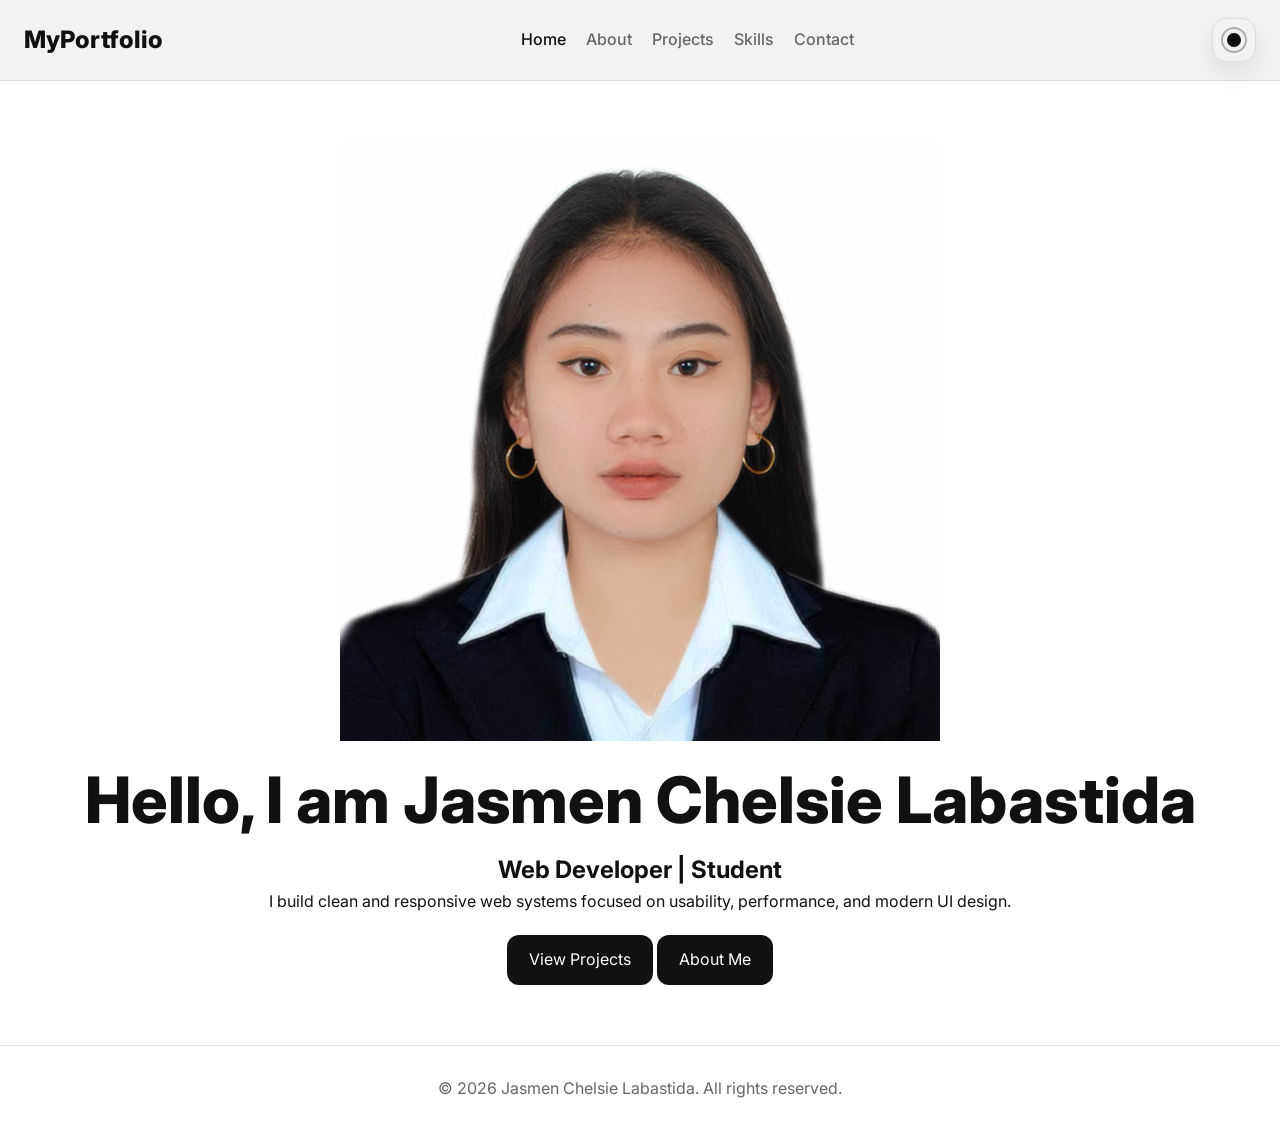
==== index.html @ 3ae5191e "Add files via upload Initial version only" ====
<!DOCTYPE html>
<html lang="en">
<head>
  <meta charset="UTF-8">
  <meta name="viewport" content="width=device-width, initial-scale=1.0">
  <title>Home | Portfolio</title>

  <link rel="stylesheet" href="css/main.css">
  <link rel="stylesheet" href="css/home.css">
</head>

<body>

<!-- NAVBAR -->
<header>
  <nav class="navbar">

    <h2 class="logo">MyPortfolio</h2>

    <ul class="nav-links">
      <li><a href="index.html">Home</a></li>
      <li><a href="about.html">About</a></li>
      <li><a href="projects.html">Projects</a></li>
      <li><a href="skills.html">Skills</a></li>
      <li><a href="contact.html">Contact</a></li>
    </ul>

    <div class="nav-controls">
      <button id="themeToggle" class="theme-toggle">
        <span class="icon"></span>
      </button>
    </div>

  </nav>
</header>

<!-- HERO -->
<section class="hero">

  <!-- IMAGE -->
  <div class="hero-image">
    <img src="images/profile.jpg" alt="Profile Picture">
  </div>

  <h1 class="hero-title">
    Hello, I am Jasmen Chelsie Labastida
  </h1>

  <h2 class="hero-role">
    Web Developer | Student
  </h2>

  <p class="hero-description">
    I build clean and responsive web systems focused on usability, performance, and modern UI design.
  </p>

  <div class="hero-buttons">
    <a href="projects.html" class="btn">View Projects</a>
    <a href="about.html" class="btn">About Me</a>
  </div>

</section>

<!-- FOOTER -->
<footer class="footer">
  <p>© 2026 Jasmen Chelsie Labastida. All rights reserved.</p>
</footer>

<script src="js/main.js"></script>

</body>
</html>
---- css/main.css ----
/* =========================
   MAIN GLOBAL CSS (CLEAN VERSION)
========================= */

@import url('https://fonts.googleapis.com/css2?family=Inter:wght@400;500;600;700;800&display=swap');

/* =========================
   LIGHT MODE
========================= */

:root{

  /* BASE */
  --bg:#ffffff;
  --text:#111111;
  --muted:#666666;

  /* SURFACES */
  --surface:#f2f2f2;
  --surface-2:#ffffff;

  /* BRAND */
  --primary:#6d28d9;
  --primary-hover:#5b21b6;

  /* ACCENT */
  --accent:#b8922c;

  /* NEUTRAL */
  --warm:#777777;

  /* UI */
  --border:#dddddd;

  --shadow:0 10px 25px rgba(0,0,0,0.06);

  --radius:14px;
  --transition:0.3s ease;
}

/* =========================
   DARK MODE
========================= */

body.dark-mode{

  --bg:#111111;
  --text:#f5f5f5;
  --muted:#b8b8b8;

  --surface:#1a1a1a;
  --surface-2:#222222;

  --primary:#8b5cf6;
  --primary-hover:#7c3aed;

  --accent:#d4af37;

  --warm:#999999;

  --border:#333333;

  --shadow:0 18px 40px rgba(0,0,0,0.4);
}

/* =========================
   RESET
========================= */

*{
  margin:0;
  padding:0;
  box-sizing:border-box;
}

body{
  font-family:'Inter', sans-serif;
  background:var(--bg);
  color:var(--text);
  transition:var(--transition);
  line-height:1.6;
}

a{
  text-decoration:none;
  color:inherit;
}

ul{
  list-style:none;
}

/* =========================
   NAVBAR
========================= */

.navbar{
  display:flex;
  justify-content:space-between;
  align-items:center;

  padding:18px 24px;

  position:sticky;
  top:0;
  z-index:1000;

  background:var(--surface);
  border-bottom:1px solid var(--border);

  backdrop-filter:blur(12px);
}

.logo{
  font-weight:800;
}

/* NAV LINKS */
.nav-links{
  display:flex;
  gap:20px;
}

.nav-links a{
  color:var(--muted);
  font-weight:500;
  transition:var(--transition);
}

.nav-links a:hover,
.nav-links a.active{
  color:var(--text);
}

/* =========================
   NAV CONTROLS
========================= */

.nav-controls{
  display:flex;
  align-items:center;
  gap:10px;
}

/* =========================
   THEME TOGGLE (CLEAN ICON)
========================= */

.theme-toggle{
  width:44px;
  height:44px;

  display:flex;
  align-items:center;
  justify-content:center;

  border-radius:14px;

  border:1px solid var(--border);
  background:var(--surface);

  cursor:pointer;

  transition:0.3s ease;

  box-shadow:0 10px 25px rgba(0,0,0,0.08);
}

/* ICON CORE */
.theme-toggle .icon{
  width:14px;
  height:14px;

  border-radius:50%;
  background:var(--text);

  position:relative;

  transition:0.3s ease;
}

/* OUTER RING */
.theme-toggle .icon::before{
  content:"";
  position:absolute;
  inset:-6px;

  border-radius:50%;
  border:2px solid var(--text);
  opacity:0.3;
}

/* MOON CUT */
.theme-toggle .icon::after{
  content:"";
  position:absolute;

  width:10px;
  height:10px;

  right:-3px;
  top:-3px;

  background:var(--surface);
  border-radius:50%;

  transform:scale(0);
  transition:0.3s ease;
}

/* DARK MODE STATE */
body.dark-mode .theme-toggle .icon{
  background:#f5f5f5;
}

body.dark-mode .theme-toggle .icon::after{
  transform:scale(1);
  background:var(--bg);
}

/* =========================
   MOBILE MENU
========================= */

.menu-toggle{
  display:none;

  padding:10px 14px;

  border:1px solid var(--border);
  background:var(--surface);

  border-radius:12px;

  cursor:pointer;
}

/* =========================
   HERO
========================= */

.hero{
  display:flex;
  flex-direction:column;
  align-items:center;
  justify-content:center;

  text-align:center;

  min-height:90vh;
  padding:60px 20px;
}

.hero h1{
  font-size:clamp(2.5rem,5vw,4rem);
  font-weight:800;
}

.subtitle{
  color:var(--muted);
  margin-top:10px;
  max-width:600px;
}

/* BUTTON */
.btn{
  display:inline-block;

  margin-top:20px;

  padding:12px 22px;

  border-radius:12px;

  background:var(--text);
  color:var(--bg);

  transition:var(--transition);
}

.btn:hover{
  transform:translateY(-3px);
}

/* =========================
   FOOTER
========================= */

.footer{
  text-align:center;
  padding:30px;

  border-top:1px solid var(--border);

  color:var(--muted);
}
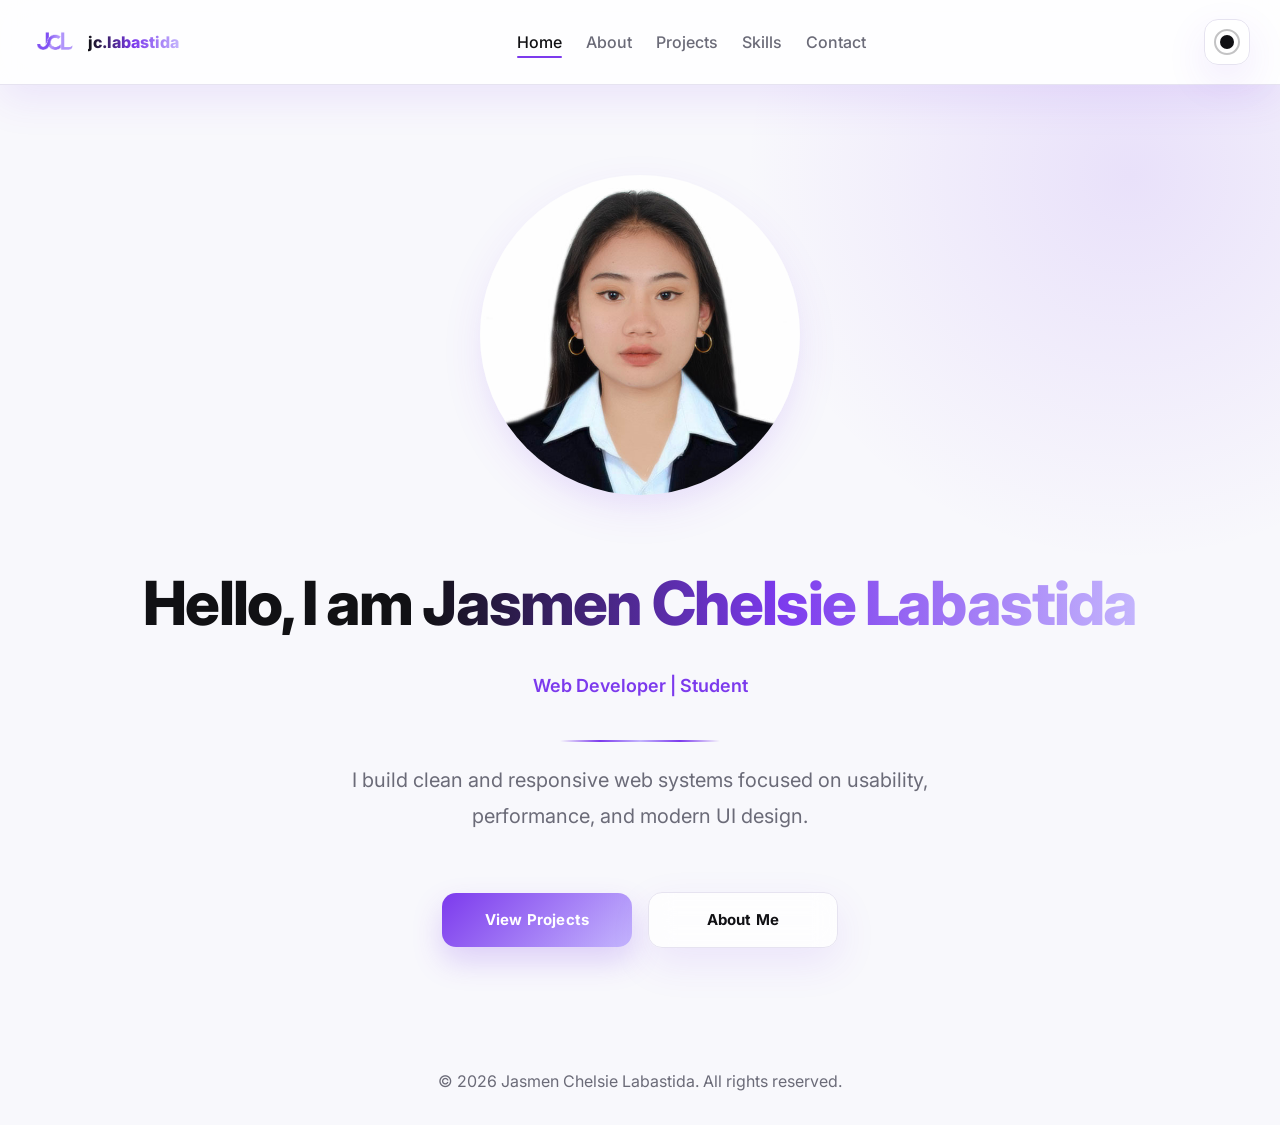
==== commit b6fa259e: "Add files via upload This is the completed version of my personal portfolio website. All core featu" ====
--- a/index.html
+++ b/index.html
@@ -6,7 +6,7 @@
   <title>Home | Portfolio</title>
 
   <link rel="stylesheet" href="css/main.css">
-  <link rel="stylesheet" href="css/home.css">
+  <link rel="stylesheet" href="css/index.css">
 </head>
 
 <body>
@@ -15,16 +15,25 @@
 <header>
   <nav class="navbar">
 
-    <h2 class="logo">MyPortfolio</h2>
+    <!-- LOGO BUTTON -->
+    <a href="index.html" class="logo">
+      <img src="images/logo.png" alt="Logo">
 
+      <span class="animate-shine">
+        jc.labastida
+      </span>
+    </a>
+
+    <!-- NAV LINKS -->
     <ul class="nav-links">
-      <li><a href="index.html">Home</a></li>
+      <li><a href="index.html" class="active">Home</a></li>
       <li><a href="about.html">About</a></li>
       <li><a href="projects.html">Projects</a></li>
       <li><a href="skills.html">Skills</a></li>
       <li><a href="contact.html">Contact</a></li>
     </ul>
 
+    <!-- THEME TOGGLE -->
     <div class="nav-controls">
       <button id="themeToggle" class="theme-toggle">
         <span class="icon"></span>
@@ -37,13 +46,15 @@
 <!-- HERO -->
 <section class="hero">
 
-  <!-- IMAGE -->
   <div class="hero-image">
     <img src="images/profile.jpg" alt="Profile Picture">
   </div>
 
   <h1 class="hero-title">
-    Hello, I am Jasmen Chelsie Labastida
+    Hello, I am
+    <span class="hero-name animate-shine">
+      Jasmen Chelsie Labastida
+    </span>
   </h1>
 
   <h2 class="hero-role">
@@ -67,6 +78,5 @@
 </footer>
 
 <script src="js/main.js"></script>
-
 </body>
 </html>
--- a/css/main.css
+++ b/css/main.css
@@ -1,41 +1,40 @@
 /* =========================
-   MAIN GLOBAL CSS (CLEAN VERSION)
+   MAIN GLOBAL CSS (ELITE VIOLET SYSTEM - FIXED)
 ========================= */
 
 @import url('https://fonts.googleapis.com/css2?family=Inter:wght@400;500;600;700;800&display=swap');
 
 /* =========================
-   LIGHT MODE
+   ROOT VARIABLES
 ========================= */
 
 :root{
 
   /* BASE */
-  --bg:#ffffff;
-  --text:#111111;
-  --muted:#666666;
+  --bg:#f8f8fc;
+  --text:#111114;
+  --muted:#6b6b78;
 
   /* SURFACES */
-  --surface:#f2f2f2;
+  --surface:rgba(255,255,255,0.80);
   --surface-2:#ffffff;
 
   /* BRAND */
-  --primary:#6d28d9;
-  --primary-hover:#5b21b6;
+  --primary:#7C3AED;
+  --primary-hover:#6D28D9;
 
   /* ACCENT */
-  --accent:#b8922c;
-
-  /* NEUTRAL */
-  --warm:#777777;
+  --accent:#C4B5FD;
 
   /* UI */
-  --border:#dddddd;
-
-  --shadow:0 10px 25px rgba(0,0,0,0.06);
-
-  --radius:14px;
-  --transition:0.3s ease;
+  --border:#e6e3f0;
+
+  /* EFFECTS */
+  --shadow:0 15px 40px rgba(124,58,237,.10);
+  --shadow-hover:0 22px 55px rgba(124,58,237,.18);
+
+  --radius:16px;
+  --transition:all .3s ease;
 }
 
 /* =========================
@@ -44,23 +43,22 @@
 
 body.dark-mode{
 
-  --bg:#111111;
-  --text:#f5f5f5;
-  --muted:#b8b8b8;
-
-  --surface:#1a1a1a;
-  --surface-2:#222222;
-
-  --primary:#8b5cf6;
-  --primary-hover:#7c3aed;
-
-  --accent:#d4af37;
-
-  --warm:#999999;
-
-  --border:#333333;
-
-  --shadow:0 18px 40px rgba(0,0,0,0.4);
+  --bg:#0a0a10;
+  --text:#f8f8ff;
+  --muted:#9ca3af;
+
+  --surface:rgba(18,18,26,.85);
+  --surface-2:#12121a;
+
+  --primary:#8B5CF6;
+  --primary-hover:#A78BFA;
+
+  --accent:#D6CCFF;
+
+  --border:#2a2a3a;
+
+  --shadow:0 18px 50px rgba(139,92,246,.18);
+  --shadow-hover:0 26px 70px rgba(139,92,246,.28);
 }
 
 /* =========================
@@ -73,12 +71,17 @@
   box-sizing:border-box;
 }
 
+html{
+  scroll-behavior:smooth;
+}
+
 body{
-  font-family:'Inter', sans-serif;
+  font-family:'Inter',sans-serif;
   background:var(--bg);
   color:var(--text);
-  transition:var(--transition);
-  line-height:1.6;
+  line-height:1.65;
+
+  transition:var(--transition);
 }
 
 a{
@@ -90,8 +93,13 @@
   list-style:none;
 }
 
-/* =========================
-   NAVBAR
+img{
+  display:block;
+  max-width:100%;
+}
+
+/* =========================
+   NAVBAR (STABLE GLASS)
 ========================= */
 
 .navbar{
@@ -99,7 +107,7 @@
   justify-content:space-between;
   align-items:center;
 
-  padding:18px 24px;
+  padding:18px 30px;
 
   position:sticky;
   top:0;
@@ -108,22 +116,67 @@
   background:var(--surface);
   border-bottom:1px solid var(--border);
 
-  backdrop-filter:blur(12px);
-}
+  backdrop-filter:blur(20px);
+  -webkit-backdrop-filter:blur(20px);
+
+  box-shadow:var(--shadow);
+
+  transition:var(--transition);
+}
+
+/* =========================
+   LOGO
+========================= */
 
 .logo{
+  display:flex;
+  align-items:center;
+  gap:10px;
+
   font-weight:800;
 }
 
-/* NAV LINKS */
+/* FIXED IMAGE */
+.logo img{
+  width:48px;
+  height:48px;
+
+  object-fit:cover;
+  border-radius:8px;
+}
+
+/* =========================
+   NAV LINKS
+========================= */
+
 .nav-links{
   display:flex;
-  gap:20px;
+  gap:24px;
+  align-items:center;
 }
 
 .nav-links a{
+  position:relative;
+
+  font-weight:500;
   color:var(--muted);
-  font-weight:500;
+
+  transition:var(--transition);
+}
+
+.nav-links a::after{
+  content:"";
+  position:absolute;
+
+  left:0;
+  bottom:-6px;
+
+  width:0;
+  height:2px;
+
+  background:var(--primary);
+  border-radius:10px;
+
   transition:var(--transition);
 }
 
@@ -132,6 +185,11 @@
   color:var(--text);
 }
 
+.nav-links a:hover::after,
+.nav-links a.active::after{
+  width:100%;
+}
+
 /* =========================
    NAV CONTROLS
 ========================= */
@@ -139,16 +197,16 @@
 .nav-controls{
   display:flex;
   align-items:center;
-  gap:10px;
-}
-
-/* =========================
-   THEME TOGGLE (CLEAN ICON)
+  gap:12px;
+}
+
+/* =========================
+   THEME TOGGLE (FIXED STABILITY)
 ========================= */
 
 .theme-toggle{
-  width:44px;
-  height:44px;
+  width:46px;
+  height:46px;
 
   display:flex;
   align-items:center;
@@ -161,12 +219,20 @@
 
   cursor:pointer;
 
-  transition:0.3s ease;
-
-  box-shadow:0 10px 25px rgba(0,0,0,0.08);
-}
-
-/* ICON CORE */
+  backdrop-filter:blur(12px);
+
+  box-shadow:var(--shadow);
+
+  transition:var(--transition);
+}
+
+.theme-toggle:hover{
+  transform:translateY(-2px) scale(1.03);
+  border-color:var(--primary);
+  box-shadow:var(--shadow-hover);
+}
+
+/* ICON */
 .theme-toggle .icon{
   width:14px;
   height:14px;
@@ -175,11 +241,8 @@
   background:var(--text);
 
   position:relative;
-
-  transition:0.3s ease;
-}
-
-/* OUTER RING */
+}
+
 .theme-toggle .icon::before{
   content:"";
   position:absolute;
@@ -187,10 +250,9 @@
 
   border-radius:50%;
   border:2px solid var(--text);
-  opacity:0.3;
-}
-
-/* MOON CUT */
+  opacity:.25;
+}
+
 .theme-toggle .icon::after{
   content:"";
   position:absolute;
@@ -198,19 +260,18 @@
   width:10px;
   height:10px;
 
-  right:-3px;
-  top:-3px;
-
+  top:-2px;
+  right:-2px;
+
+  border-radius:50%;
   background:var(--surface);
-  border-radius:50%;
 
   transform:scale(0);
-  transition:0.3s ease;
-}
-
-/* DARK MODE STATE */
+  transition:var(--transition);
+}
+
 body.dark-mode .theme-toggle .icon{
-  background:#f5f5f5;
+  background:#fff;
 }
 
 body.dark-mode .theme-toggle .icon::after{
@@ -219,24 +280,7 @@
 }
 
 /* =========================
-   MOBILE MENU
-========================= */
-
-.menu-toggle{
-  display:none;
-
-  padding:10px 14px;
-
-  border:1px solid var(--border);
-  background:var(--surface);
-
-  border-radius:12px;
-
-  cursor:pointer;
-}
-
-/* =========================
-   HERO
+   HERO (CLEAN LAYOUT FIX)
 ========================= */
 
 .hero{
@@ -248,38 +292,102 @@
   text-align:center;
 
   min-height:90vh;
-  padding:60px 20px;
-}
-
-.hero h1{
-  font-size:clamp(2.5rem,5vw,4rem);
+  padding:80px 20px;
+
+  transition:var(--transition);
+}
+
+.hero-image img{
+  width:240px;
+  height:240px;
+
+  border-radius:50%;
+  object-fit:cover;
+
+  margin-bottom:25px;
+
+  transition:var(--transition);
+}
+
+/* =========================
+   TEXT
+========================= */
+
+.hero-title{
+  font-size:2.5rem;
   font-weight:800;
 }
 
-.subtitle{
+.hero-role{
+  color:var(--primary);
+  margin-top:10px;
+}
+
+.hero-description{
+  max-width:600px;
   color:var(--muted);
-  margin-top:10px;
-  max-width:600px;
-}
-
-/* BUTTON */
+  margin-top:15px;
+}
+
+/* =========================
+   BUTTONS (FIXED CONSISTENCY)
+========================= */
+
+.hero-buttons{
+  display:flex;
+  gap:12px;
+  margin-top:25px;
+}
+
+.hero-buttons{
+  display:flex;
+  gap:14px;
+  margin-top:25px;
+}
+
+/* SAME DESIGN FOR BOTH */
+.hero-buttons{
+  display:flex;
+  gap:14px;
+  margin-top:25px;
+}
+
+/* SAME DESIGN FOR BOTH */
 .btn{
-  display:inline-block;
-
-  margin-top:20px;
+  display:inline-flex;
+  align-items:center;
+  justify-content:center;
 
   padding:12px 22px;
 
-  border-radius:12px;
-
-  background:var(--text);
-  color:var(--bg);
-
-  transition:var(--transition);
-}
-
+  border-radius:14px;
+
+  background:linear-gradient(135deg,var(--primary),var(--accent));
+ 
+
+  font-weight:600;
+  font-size:14px;
+
+  box-shadow:var(--shadow);
+
+  transition:var(--transition);
+}
+
+/* SAME HOVER FOR BOTH */
 .btn:hover{
   transform:translateY(-3px);
+  box-shadow:var(--shadow-hover);
+}
+
+/* SAME HOVER FOR BOTH */
+.btn:hover{
+  transform:translateY(-3px);
+  box-shadow:var(--shadow-hover);
+}
+
+.btn:hover{
+  transform:translateY(-3px);
+  opacity:.9;
 }
 
 /* =========================
@@ -289,8 +397,30 @@
 .footer{
   text-align:center;
   padding:30px;
-
-  border-top:1px solid var(--border);
-
   color:var(--muted);
+}
+
+@keyframes shine{
+  0%{ background-position:0% center; }
+  100%{ background-position:200% center; }
+}
+
+.animate-shine{
+  display:inline-block;
+
+  background:linear-gradient(
+    90deg,
+    #111,
+    #7C3AED,
+    #C4B5FD,
+    #7C3AED,
+    #111
+  );
+
+  background-size:200% auto;
+
+  -webkit-background-clip:text;
+  -webkit-text-fill-color:transparent;
+
+  animation:shine 3s linear infinite;
 }
--- a/css/index.css
+++ b/css/index.css
@@ -0,0 +1,301 @@
+/* =========================
+   HOMEPAGE (ELITE VIOLET SYSTEM)
+========================= */
+
+/* =========================
+   HERO LAYOUT
+========================= */
+
+.hero{
+  position:relative;
+
+  display:flex;
+  flex-direction:column;
+  align-items:center;
+  justify-content:center;
+
+  text-align:center;
+
+  min-height:92vh;
+  padding:90px 20px;
+
+  gap:14px;
+  overflow:hidden;
+}
+
+/* BACKGROUND GLOW */
+.hero::before{
+  content:"";
+  position:absolute;
+
+  width:780px;
+  height:780px;
+
+  top:-300px;
+  right:-240px;
+
+  background:radial-gradient(
+    circle,
+    rgba(124,58,237,.12),
+    transparent 70%
+  );
+
+  z-index:-1;
+  pointer-events:none;
+}
+
+/* =========================
+   PROFILE IMAGE
+========================= */
+
+.hero-image{
+  position:relative;
+  margin-bottom:36px;
+}
+
+/* GLOW RING */
+.hero-image::before{
+  content:"";
+  position:absolute;
+
+  width:340px;
+  height:340px;
+
+  top:50%;
+  left:50%;
+  transform:translate(-50%,-50%);
+
+  border-radius:50%;
+
+  background:radial-gradient(
+    circle,
+    rgba(124,58,237,.22),
+    transparent 70%
+  );
+
+  z-index:-1;
+  pointer-events:none;
+}
+
+/* IMAGE */
+.hero-image img{
+  width:320px;
+  height:320px;
+
+  border-radius:50%;
+  object-fit:cover;
+
+  box-shadow:var(--shadow);
+  transition:var(--transition);
+}
+
+.hero-image img:hover{
+  transform:translateY(-10px) scale(1.04);
+  box-shadow:0 65px 160px rgba(124,58,237,.32);
+}
+
+/* =========================
+   SHINE ANIMATION
+========================= */
+
+@keyframes shine{
+  0%{
+    background-position:0% center;
+  }
+  100%{
+    background-position:200% center;
+  }
+}
+
+.animate-shine{
+  display:inline-block;
+
+  background:linear-gradient(
+    90deg,
+    var(--text),
+    var(--primary),
+    var(--accent),
+    var(--primary),
+    var(--text)
+  );
+
+  background-size:200% 100%;
+  background-position:0% center;
+
+  -webkit-background-clip:text;
+  -webkit-text-fill-color:transparent;
+
+  animation:shine 3.5s linear infinite;
+}
+
+/* =========================
+   TYPOGRAPHY
+========================= */
+
+.hero-title{
+  font-size:clamp(2.6rem,5.5vw,3.8rem);
+  font-weight:800;
+  line-height:1.1;
+
+  margin-bottom:10px;
+  letter-spacing:-0.03em;
+}
+
+.hero-role{
+  font-size:18px;
+  font-weight:600;
+
+  color:var(--primary);
+  margin-bottom:10px;
+}
+
+.hero-description{
+  position:relative;
+
+  max-width:650px;
+
+  color:var(--muted);
+
+  font-size:20px;
+  line-height:1.8;
+
+  margin-bottom:34px;
+  padding-top:22px;
+}
+
+/* DIVIDER */
+.hero-description::before{
+  content:"";
+  position:absolute;
+
+  top:0;
+  left:50%;
+  transform:translateX(-50%);
+
+  width:160px;
+  height:2px;
+
+  background:linear-gradient(
+    90deg,
+    transparent,
+    var(--primary),
+    var(--accent),
+    var(--primary),
+    transparent
+  );
+
+  border-radius:10px;
+}
+
+/* =========================
+   HERO BUTTONS PREMIUM
+========================= */
+
+.hero-buttons{
+  display:flex;
+  gap:16px;
+  flex-wrap:wrap;
+  justify-content:center;
+  align-items:center;
+
+  margin-top:10px;
+  background:transparent;
+  padding:0;
+}
+
+/* BASE BUTTON */
+.hero-buttons .btn{
+  min-width:190px;
+  padding:15px 28px;
+
+  display:inline-flex;
+  justify-content:center;
+  align-items:center;
+
+  border-radius:14px;
+  font-weight:700;
+  font-size:15px;
+  letter-spacing:.2px;
+  text-decoration:none;
+
+  transition:all .28s ease;
+}
+
+/* PRIMARY */
+.hero-buttons .btn:first-child{
+  background:linear-gradient(
+    135deg,
+    var(--primary),
+    var(--accent)
+  );
+
+  color:#fff;
+  border:none;
+
+  box-shadow:0 14px 30px rgba(124,58,237,.22);
+}
+
+/* SECONDARY */
+.hero-buttons .btn:last-child{
+  background:rgba(255,255,255,.75);
+  color:var(--text);
+
+  border:1px solid var(--border);
+  backdrop-filter:blur(12px);
+}
+
+/* HOVER */
+.hero-buttons .btn:hover{
+  transform:translateY(-4px);
+}
+
+.hero-buttons .btn:first-child:hover{
+  box-shadow:0 18px 38px rgba(124,58,237,.32);
+}
+
+.hero-buttons .btn:last-child:hover{
+  border-color:var(--primary);
+  color:var(--primary);
+  box-shadow:0 12px 24px rgba(124,58,237,.10);
+}
+
+/* =========================
+   RESPONSIVE
+========================= */
+
+@media (max-width:768px){
+
+  .hero{
+    padding:70px 18px;
+  }
+
+  .hero-image img{
+    width:220px;
+    height:220px;
+  }
+
+  .hero-image::before{
+    width:270px;
+    height:270px;
+  }
+
+  .hero-title{
+    font-size:2.2rem;
+  }
+
+  .hero-description{
+    font-size:17px;
+    line-height:1.7;
+  }
+
+  .hero-buttons{
+    flex-direction:column;
+    width:100%;
+    max-width:320px;
+  }
+
+  .hero-buttons .btn{
+    width:100%;
+    min-width:unset;
+  }
+}
